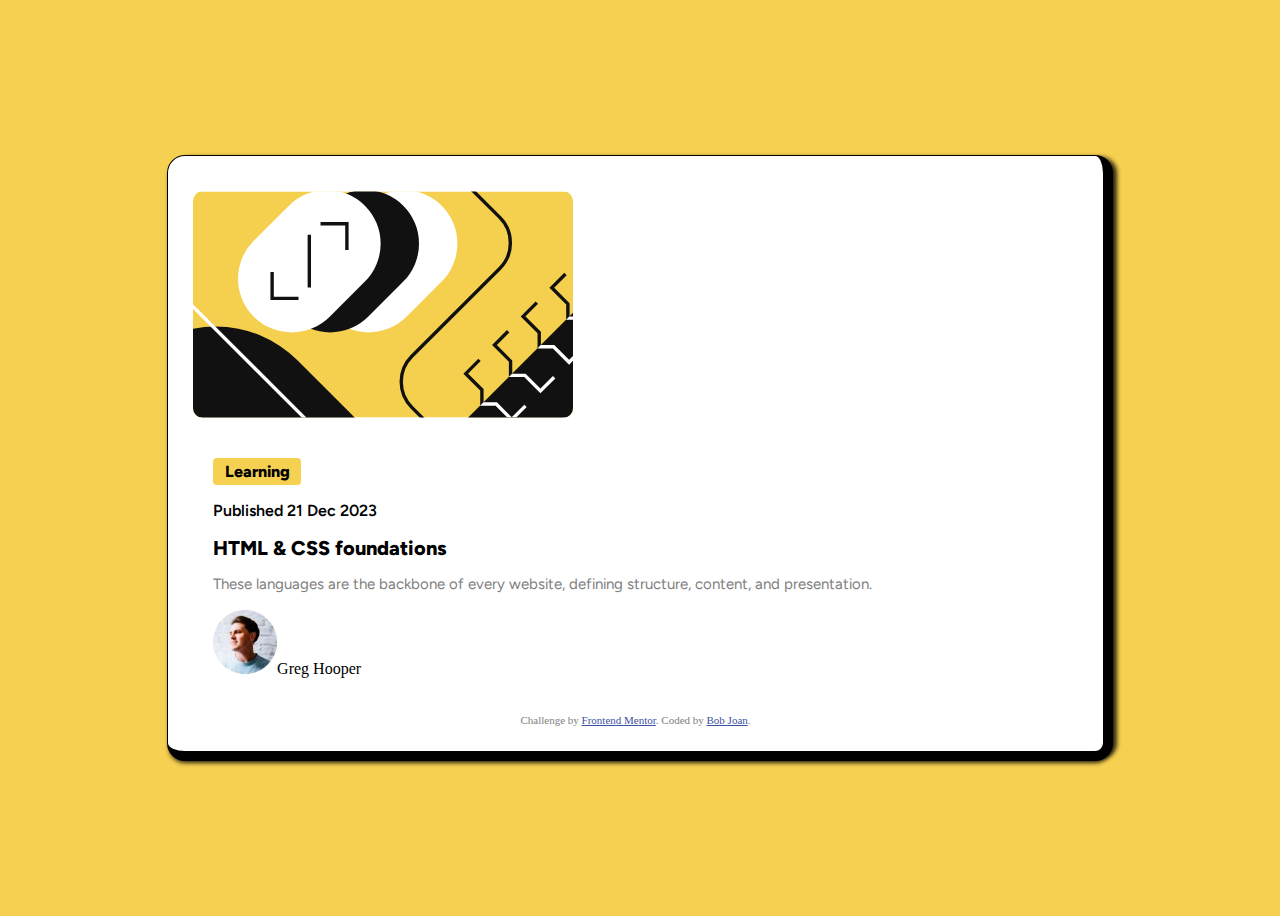
==== index.html @ 53249b64 "updated blog -preview card" ====
<!DOCTYPE html>
<html lang="en">
  <head>
    <meta charset="UTF-8" />
    <meta name="viewport" content="width=device-width, initial-scale=1.0" />
    <link
      rel="icon"
      type="image/png"
      sizes="32x32"
      href="./assets/images/favicon-32x32.png"
    />
    <link rel="stylesheet" href="/style/blog.css" />
    <link rel="preconnect" href="https://fonts.googleapis.com" />
    <link rel="preconnect" href="https://fonts.gstatic.com" crossorigin />
    <link
      href="https://fonts.googleapis.com/css2?family=Figtree:wght@600;800&family=Raleway:ital,wght@0,400;0,700;1,400;1,500&display=swap"
      rel="stylesheet"
    />
    <title>Frontend Mentor | Blog preview card</title>
  </head>
  <body>
    <div class="container">
      <div class="image">
        <img src="assets/images/illustration-article.svg" alt="" />
      </div>
      <div class="blog-preview">
        <p class="learning">Learning</p>

        <p class="publish">Published 21 Dec 2023</p>

        <h1>HTML & CSS foundations</h1>

        <p class="language">
          These languages are the backbone of every website, defining structure,
          content, and presentation.
        </p>
        <p>
          <img src="assets/images/image-avatar.webp" alt="image" />Greg Hooper
        </p>
      </div>
      <div class="attribution">
        Challenge by
        <a href="https://www.frontendmentor.io?ref=challenge" target="_blank"
          >Frontend Mentor</a
        >. Coded by <a href="#">Bob Joan</a>.
      </div>
    </div>
  </body>
</html>
---- style/blog.css ----
:root {
  --default-font: "Figtree", sans-serif;
  --default-color: #f6d050;
  --primary-color: grey;
}

body {
  background: var(--default-color);
  min-height: 100vh;
  align-items: center;
  display: flex;
  justify-content: center;
}
.container {
  border: 1px solid #000;
  border-radius: 18px;
  box-shadow: 0px 4px 4px -2px rgba(0, 0, 0, 0.8),
    6px 0px 4px -2px rgba(0, 0, 0, 0.8);
  padding-bottom: 6px;
  border-bottom: 10px solid #000;
  border-right: 10px solid #000;
  width: 70%;
  background: #fff;
  padding: 25px;
  height: auto;
  margin: 10% auto;
}
.image img {
  max-width: 100%;
  text-align: center;
  margin-top: 10px;
  border-radius: 10px;
  width: 380px;
  position: relative;
}
.blog-preview {
  padding: 10px;
  margin: 10px;
}
.learning {
  background-color: var(--default-color);
  padding: 4px;
  width: 80px;
  text-align: center;
  border-radius: 4px;
  font-family: var(--default-font);
  font-size: 16px;
  font-weight: 800;
}
.publish {
  font-family: var(--default-font);
  font-size: 16px;
  font-weight: 600;
}
h1 {
  font-family: var(--default-font);
  font-size: 20px;
  font-weight: 800;
  display: inline;
}
.language {
  font-family: var(--default-font);
  font-size: 15px;
  color: var(--primary-color);
}
.attribution {
  font-size: 11px;
  text-align: center;
  color: var(--primary-color);
}
.attribution a {
  color: hsl(228, 45%, 44%);
}
@media (max-width: 375px) {
  .container {
    width: 300px;
    margin: 10%;
  }
  .image img {
    width: 200px;
  }
  h1 {
    font-size: 20px;
  }
  .learning {
    font-size: 14px;
  }
}
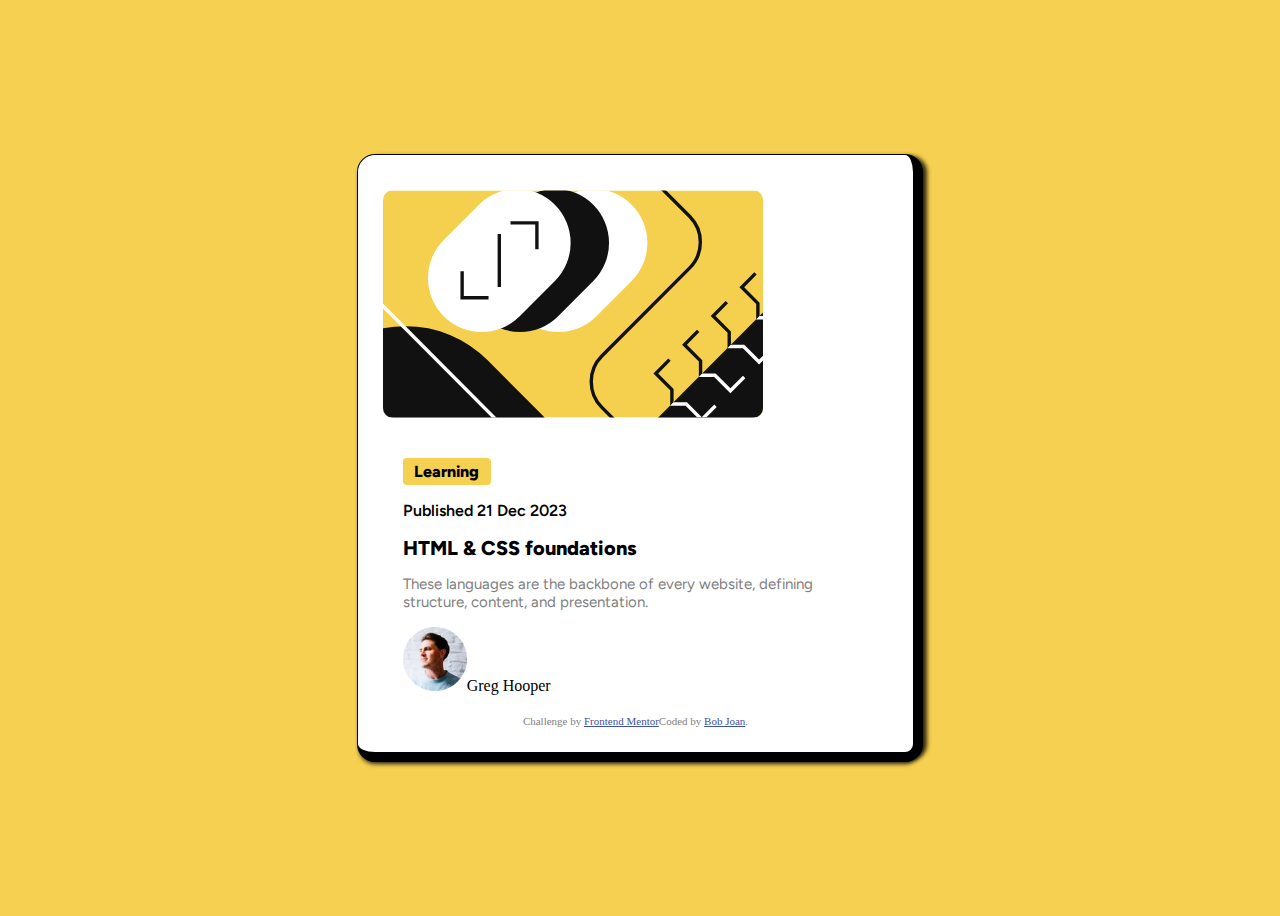
==== commit bee555ea: "updated blog-preview card" ====
--- a/index.html
+++ b/index.html
@@ -21,29 +21,28 @@
   <body>
     <div class="container">
       <div class="image">
-        <img src="assets/images/illustration-article.svg" alt="" />
+        <img src="/assets/images/illustration-article.svg" alt="" />
       </div>
       <div class="blog-preview">
         <p class="learning">Learning</p>
-
         <p class="publish">Published 21 Dec 2023</p>
-
-        <h1>HTML & CSS foundations</h1>
-
+        <h1 class="header">HTML & CSS foundations</h1>
         <p class="language">
           These languages are the backbone of every website, defining structure,
           content, and presentation.
         </p>
-        <p>
-          <img src="assets/images/image-avatar.webp" alt="image" />Greg Hooper
-        </p>
+        <div>
+        <img src="/assets/images/image-avatar.webp" alt="image" />Greg Hooper
       </div>
+      </div>
+      <footer>
       <div class="attribution">
         Challenge by
         <a href="https://www.frontendmentor.io?ref=challenge" target="_blank"
           >Frontend Mentor</a
-        >. Coded by <a href="#">Bob Joan</a>.
+        >Coded by <a href="#">Bob Joan</a>.
       </div>
-    </div>
+      </footer>
+      
   </body>
 </html>
--- a/style/blog.css
+++ b/style/blog.css
@@ -19,7 +19,7 @@
   padding-bottom: 6px;
   border-bottom: 10px solid #000;
   border-right: 10px solid #000;
-  width: 70%;
+  width: 40%;
   background: #fff;
   padding: 25px;
   height: auto;
@@ -73,8 +73,9 @@
 }
 @media (max-width: 375px) {
   .container {
-    width: 300px;
-    margin: 10%;
+    width: 50%;
+    margin: 10% auto;
+    padding: 15px;
   }
   .image img {
     width: 200px;
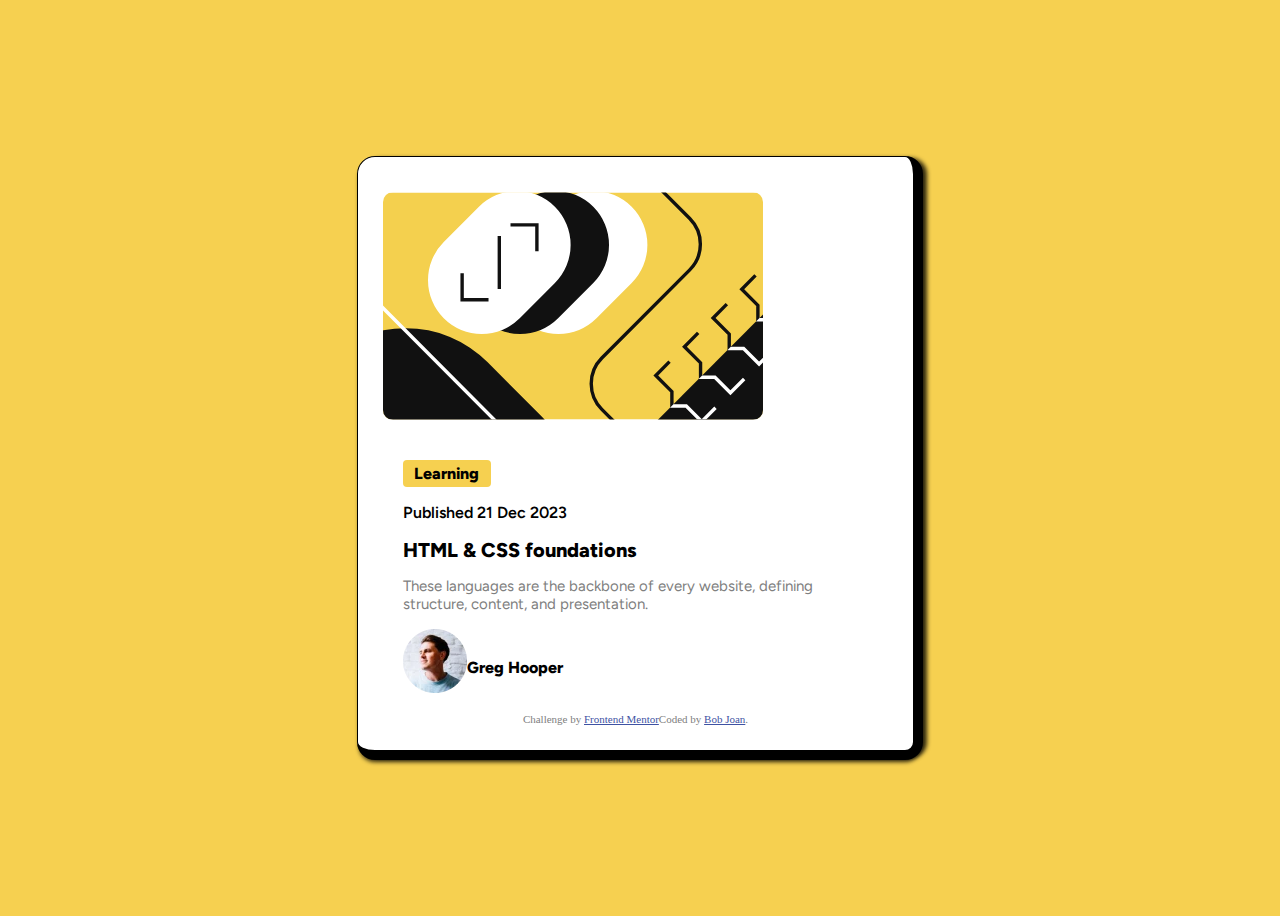
==== commit f5636b4f: "updated html and css" ====
--- a/index.html
+++ b/index.html
@@ -31,8 +31,9 @@
           These languages are the backbone of every website, defining structure,
           content, and presentation.
         </p>
-        <div>
-        <img src="/assets/images/image-avatar.webp" alt="image" />Greg Hooper
+        <div class="personal">
+        <img src="/assets/images/image-avatar.webp" alt="image" />
+        <span>Greg Hooper</span>
       </div>
       </div>
       <footer>
@@ -43,6 +44,5 @@
         >Coded by <a href="#">Bob Joan</a>.
       </div>
       </footer>
-      
   </body>
 </html>
--- a/style/blog.css
+++ b/style/blog.css
@@ -63,6 +63,14 @@
   font-size: 15px;
   color: var(--primary-color);
 }
+.personal {
+  display: flex;
+}
+.personal span {
+  font-family: var(--default-font);
+  font-weight: 800;
+  margin-top: 30px;
+}
 .attribution {
   font-size: 11px;
   text-align: center;
@@ -73,12 +81,11 @@
 }
 @media (max-width: 375px) {
   .container {
-    width: 50%;
-    margin: 10% auto;
-    padding: 15px;
+    width: 90%;
+    height: auto;
   }
   .image img {
-    width: 200px;
+    width: 100px;
   }
   h1 {
     font-size: 20px;
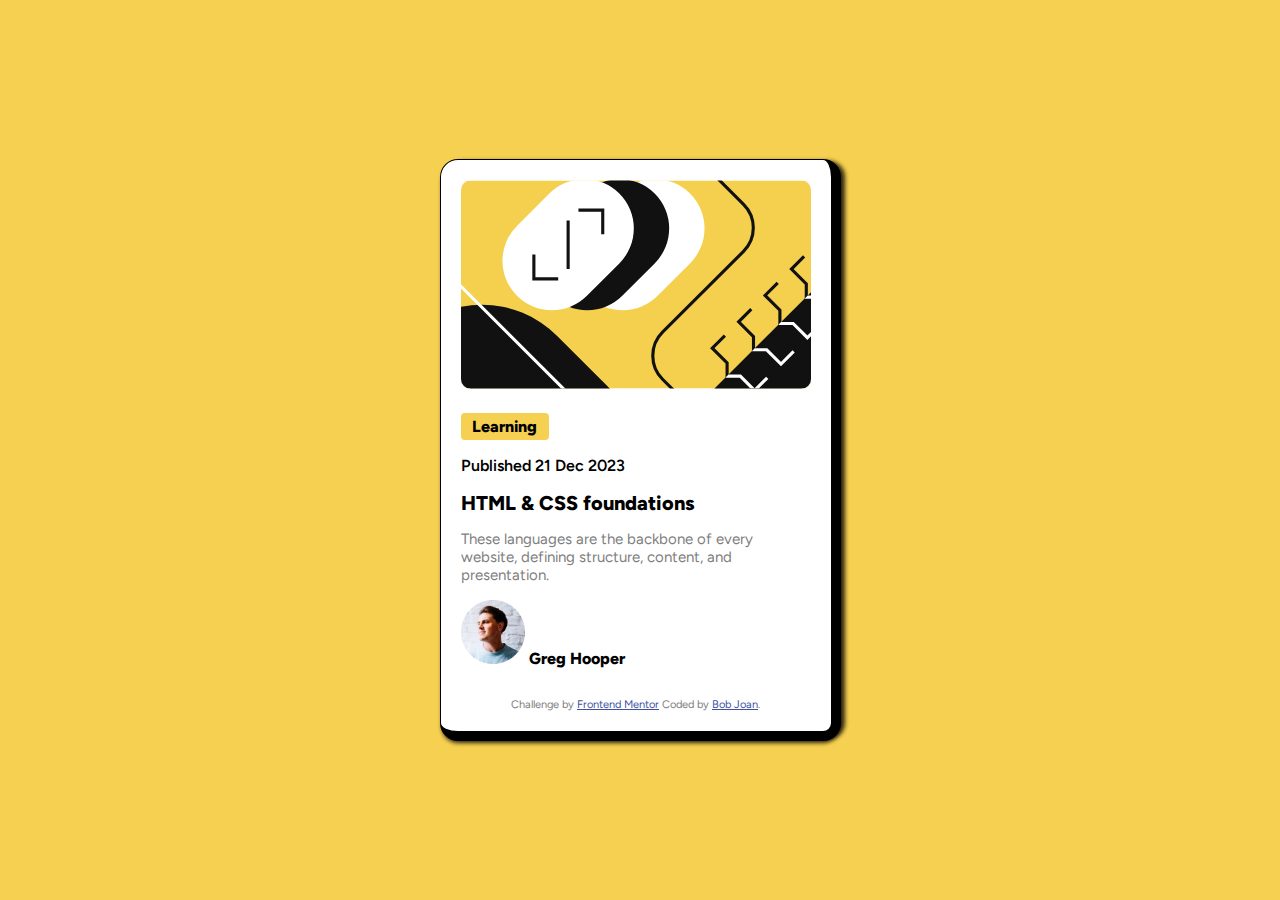
==== commit 27acbc69: "updated index.html and blog.css" ====
--- a/index.html
+++ b/index.html
@@ -32,17 +32,17 @@
           content, and presentation.
         </p>
         <div class="personal">
-        <img src="/assets/images/image-avatar.webp" alt="image" />
-        <span>Greg Hooper</span>
+          <img src="/assets/images/image-avatar.webp" alt="image" />
+          <span>Greg Hooper</span>
+        </div>
       </div>
-      </div>
-      <footer>
       <div class="attribution">
         Challenge by
         <a href="https://www.frontendmentor.io?ref=challenge" target="_blank"
           >Frontend Mentor</a
-        >Coded by <a href="#">Bob Joan</a>.
+        >
+        Coded by <a href="https://github.com/bobjoan">Bob Joan</a>.
       </div>
-      </footer>
+    </div>
   </body>
 </html>
--- a/style/blog.css
+++ b/style/blog.css
@@ -10,6 +10,8 @@
   align-items: center;
   display: flex;
   justify-content: center;
+  margin: 0;
+  padding: 0;
 }
 .container {
   border: 1px solid #000;
@@ -19,23 +21,18 @@
   padding-bottom: 6px;
   border-bottom: 10px solid #000;
   border-right: 10px solid #000;
-  width: 40%;
+  width: 350px;
   background: #fff;
-  padding: 25px;
+  padding: 20px;
   height: auto;
-  margin: 10% auto;
+  margin: 0 auto;
 }
 .image img {
-  max-width: 100%;
-  text-align: center;
-  margin-top: 10px;
+  width: 100%;
   border-radius: 10px;
-  width: 380px;
-  position: relative;
 }
 .blog-preview {
-  padding: 10px;
-  margin: 10px;
+  margin-top: 20px;
 }
 .learning {
   background-color: var(--default-color);
@@ -46,26 +43,33 @@
   font-family: var(--default-font);
   font-size: 16px;
   font-weight: 800;
+  transition: all 300ms ease-in-out;
+}
+.learning:hover {
+  background: #000;
+  color: var(--default-color);
 }
 .publish {
   font-family: var(--default-font);
   font-size: 16px;
   font-weight: 600;
 }
-h1 {
+.header {
   font-family: var(--default-font);
   font-size: 20px;
   font-weight: 800;
   display: inline;
+  transition: all 200ms ease-in-out;
+}
+.header:hover {
+  color: var(--default-color);
 }
 .language {
   font-family: var(--default-font);
   font-size: 15px;
   color: var(--primary-color);
 }
-.personal {
-  display: flex;
-}
+
 .personal span {
   font-family: var(--default-font);
   font-weight: 800;
@@ -75,19 +79,26 @@
   font-size: 11px;
   text-align: center;
   color: var(--primary-color);
+  font-family: var(--default-font);
+  margin-top: 30px;
 }
 .attribution a {
   color: hsl(228, 45%, 44%);
 }
+.attribution a:hover {
+  color: var(--default-color);
+  text-decoration: none;
+}
 @media (max-width: 375px) {
   .container {
-    width: 90%;
+    width: 80%;
     height: auto;
   }
   .image img {
-    width: 100px;
+    width: 300px;
+    align-items: center;
   }
-  h1 {
+  .header {
     font-size: 20px;
   }
   .learning {
